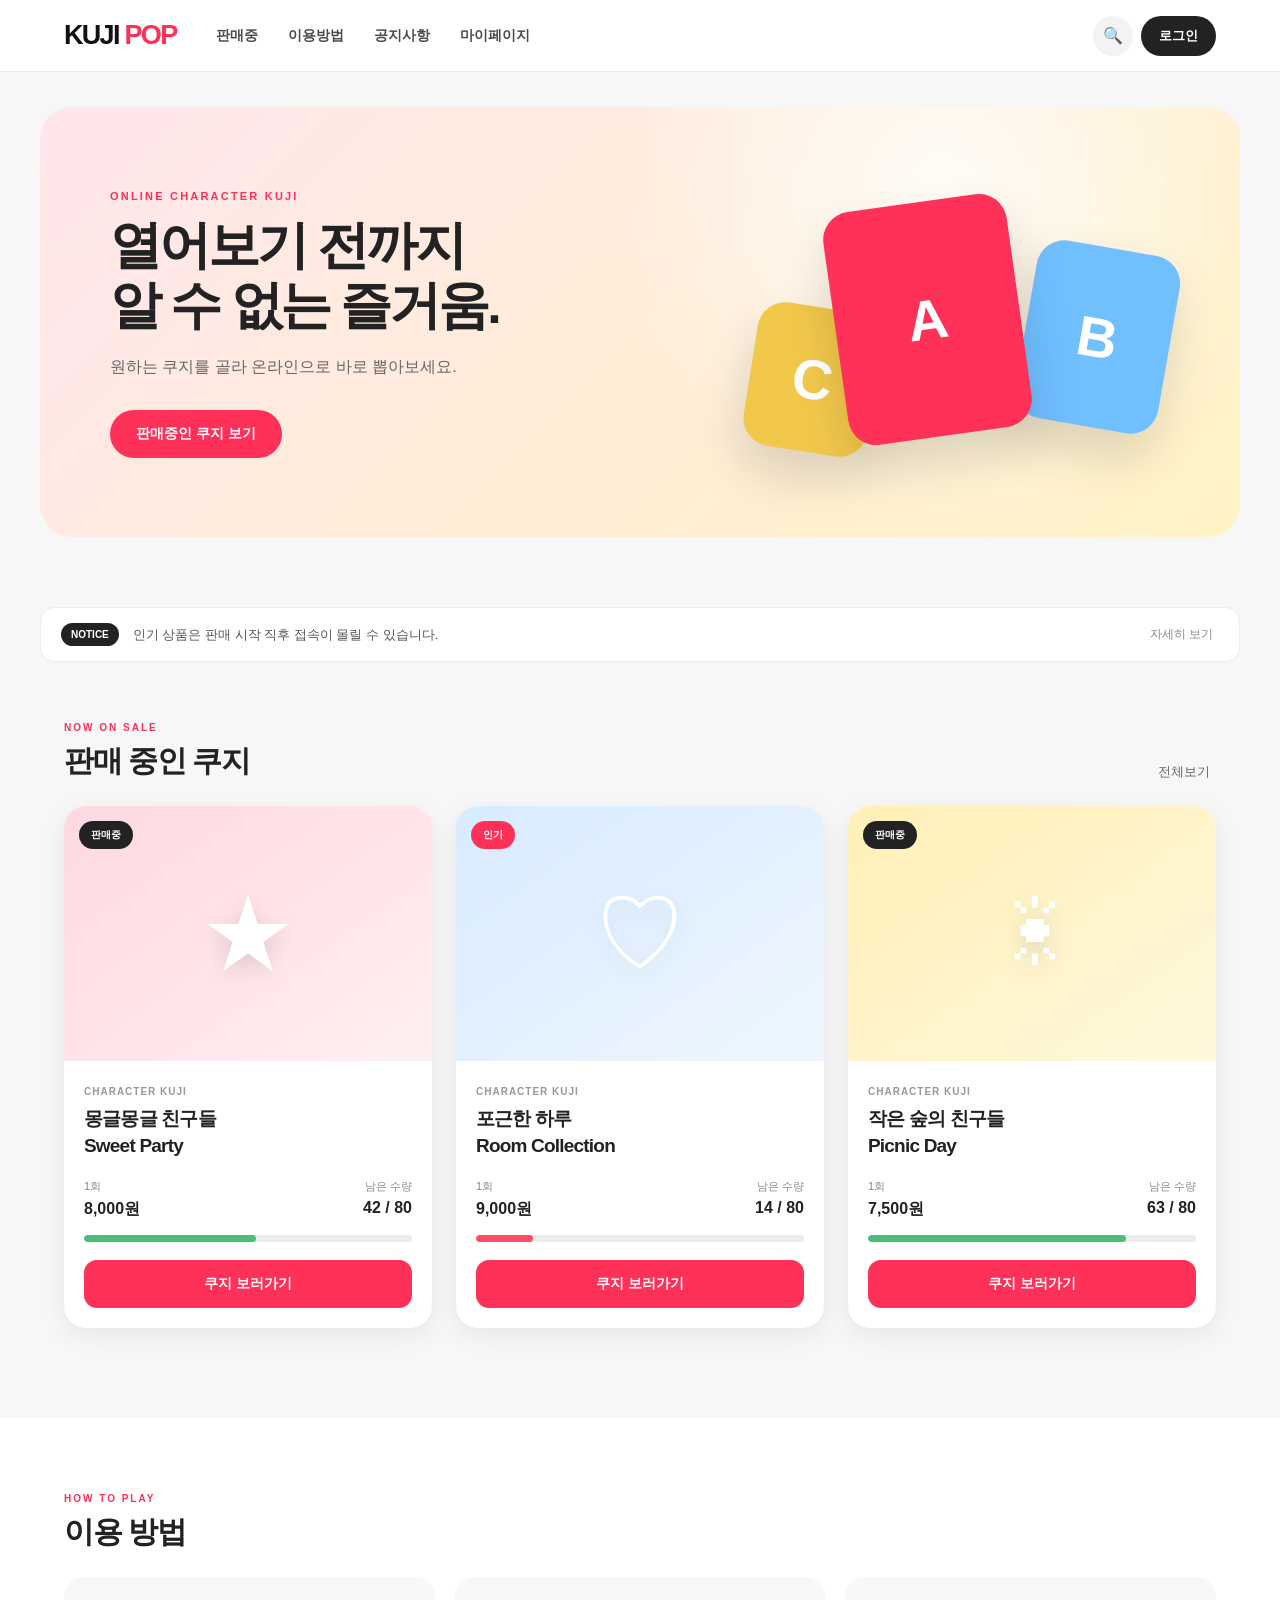
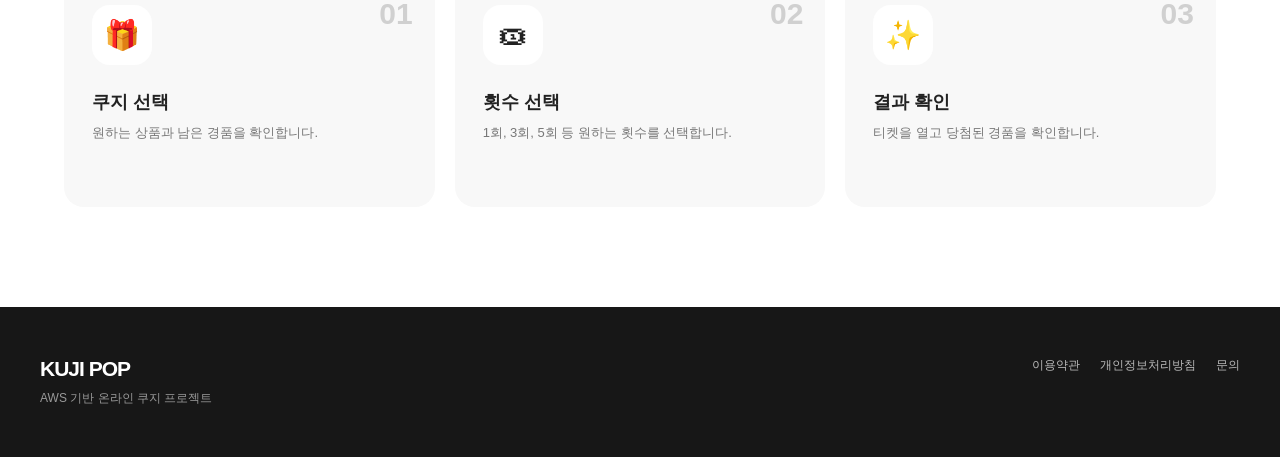
==== detail.html @ d1ad824e "initial commit" ====
<!DOCTYPE html>
<html lang="ko">
<head>
  <meta charset="UTF-8" />
  <meta name="viewport" content="width=device-width, initial-scale=1.0" />

  <title>KUJI POP - 상세</title>

  <link rel="stylesheet" href="css/common.css" />
  <link rel="stylesheet" href="css/detail.css" />
</head>

<body>

  <header class="site-header">

    <div class="header-inner">

      <a href="index.html" class="logo">
        KUJI
        <span>POP</span>
      </a>

      <nav class="main-nav">
        <a href="index.html">홈</a>
        <a href="#">이용방법</a>
        <a href="#">공지사항</a>
        <a href="#">마이페이지</a>
      </nav>

      <div class="header-actions">

        <button
          type="button"
          class="search-button"
        >
          🔍
        </button>

        <button
          type="button"
          class="login-button"
        >
          로그인
        </button>

      </div>

    </div>

  </header>



  <main class="detail-page">

    <button
      type="button"
      class="back-button"
      id="detailBack"
    >
      ← 목록으로
    </button>


    <section class="detail-top">

      <div class="detail-image-area">

        <span class="sale-badge">
          판매중
        </span>

        <div class="main-prize-image">
          ★
        </div>

      </div>


      <div class="detail-info">

        <span class="detail-category">
          CHARACTER KUJI
        </span>

        <h1 id="kujiTitle">
          몽글몽글 친구들
          <br />
          Sweet Party
        </h1>

        <p class="detail-description">
          포근한 파티를 테마로 한 온라인 쿠지입니다.
          A상부터 다양한 경품을 만나보세요.
        </p>


        <div class="detail-price-row">

          <span>
            1회 가격
          </span>

          <strong id="pricePerDraw">
            8,000원
          </strong>

        </div>


        <div class="detail-stock">

          <div class="stock-text">

            <div>
              <span>
                남은 수량
              </span>

              <strong id="remainingCount">
                42
              </strong>
            </div>

            <span id="totalStockText">
              / 80
            </span>

          </div>


          <div class="stock-bar">

            <div
              class="stock-fill"
              id="detailStockValue"
              style="width: 52.5%;"
            >
            </div>

          </div>

        </div>

      </div>

    </section>



    <section class="prize-section">

      <div class="section-heading">

        <div>

          <span class="section-eyebrow">
            PRIZE LIST
          </span>

          <h2>
            경품 목록
          </h2>

        </div>

      </div>


      <div class="prize-list">


        <article class="prize-item">

          <div class="prize-rank rank-a">
            A
          </div>

          <div class="prize-image">
            🧸
          </div>

          <div class="prize-info">

            <strong>
              A상
            </strong>

            <h3>
              빅 사이즈 인형
            </h3>

            <p>
              약 40cm
            </p>

          </div>

          <div class="prize-stock">
            <span>남음</span>
            <strong>1</strong>
          </div>

        </article>


        <article class="prize-item">

          <div class="prize-rank rank-b">
            B
          </div>

          <div class="prize-image">
            ☕
          </div>

          <div class="prize-info">

            <strong>
              B상
            </strong>

            <h3>
              머그컵 세트
            </h3>

            <p>
              2종 중 랜덤
            </p>

          </div>

          <div class="prize-stock">
            <span>남음</span>
            <strong>3</strong>
          </div>

        </article>


        <article class="prize-item">

          <div class="prize-rank rank-c">
            C
          </div>

          <div class="prize-image">
            👜
          </div>

          <div class="prize-info">

            <strong>
              C상
            </strong>

            <h3>
              미니 파우치
            </h3>

            <p>
              3종 중 랜덤
            </p>

          </div>

          <div class="prize-stock">
            <span>남음</span>
            <strong>7</strong>
          </div>

        </article>


        <article class="prize-item">

          <div class="prize-rank rank-d">
            D
          </div>

          <div class="prize-image">
            🥄
          </div>

          <div class="prize-info">

            <strong>
              D상
            </strong>

            <h3>
              디저트 스푼
            </h3>

            <p>
              4종 중 랜덤
            </p>

          </div>

          <div class="prize-stock">
            <span>남음</span>
            <strong>12</strong>
          </div>

        </article>


        <article class="prize-item">

          <div class="prize-rank rank-e">
            E
          </div>

          <div class="prize-image">
            🎀
          </div>

          <div class="prize-info">

            <strong>
              E상
            </strong>

            <h3>
              아크릴 키링
            </h3>

            <p>
              5종 중 랜덤
            </p>

          </div>

          <div class="prize-stock">
            <span>남음</span>
            <strong>19</strong>
          </div>

        </article>


        <article class="prize-item last-one">

          <div class="prize-rank rank-last">
            LAST
          </div>

          <div class="prize-image">
            👑
          </div>

          <div class="prize-info">

            <strong>
              라스트원상
            </strong>

            <h3>
              스페셜 컬러 인형
            </h3>

            <p>
              마지막 티켓 구매자에게 지급
            </p>

          </div>

        </article>

      </div>

    </section>



    <section class="draw-option-section">

      <h2>
        몇 번 뽑을까요?
      </h2>


      <div class="draw-count">

        <button
          type="button"
          class="count-button active"
          data-count="1"
        >
          1회
        </button>

        <button
          type="button"
          class="count-button"
          data-count="3"
        >
          3회
        </button>

        <button
          type="button"
          class="count-button"
          data-count="5"
        >
          5회
        </button>

        <button
          type="button"
          class="count-button"
          data-count="10"
        >
          10회
        </button>

      </div>


      <div class="payment-row">

        <span>
          결제 예정 금액
        </span>

        <strong id="totalPrice">
          8,000원
        </strong>

      </div>


      <button
        type="button"
        class="detail-draw-button"
        id="detailDrawButton"
      >
        1회 뽑기
      </button>

    </section>

  </main>



  <script
    type="module"
    src="js/detail.js"
  >
  </script>

</body>
</html>
---- css/common.css ----
* {
  box-sizing: border-box;
}

html {
  scroll-behavior: smooth;
}

body {
  margin: 0;
  font-family:
    Pretendard,
    -apple-system,
    BlinkMacSystemFont,
    "Noto Sans KR",
    Arial,
    sans-serif;

  background: #f7f7f7;
  color: #222;
}

button,
input {
  font: inherit;
}

button {
  cursor: pointer;
}

a {
  color: inherit;
}

/* =========================
   공통 헤더
========================= */

.site-header {
  height: 72px;

  position: sticky;
  top: 0;

  background: rgba(255, 255, 255, 0.96);

  backdrop-filter: blur(14px);
  -webkit-backdrop-filter: blur(14px);

  border-bottom: 1px solid #ececec;

  z-index: 1000;
}

.header-inner {
  max-width: 1200px;
  height: 100%;

  margin: 0 auto;
  padding: 0 24px;

  display: flex;
  align-items: center;

  gap: 40px;
}

/* 로고 */

.logo {
  text-decoration: none;

  color: #111;

  font-size: 27px;
  font-weight: 900;

  letter-spacing: -1.7px;

  white-space: nowrap;
}

.logo span {
  color: #ff3159;
}

/* 메뉴 */

.main-nav {
  flex: 1;

  display: flex;
  align-items: center;

  gap: 30px;
}

.main-nav a {
  text-decoration: none;

  color: #4b4b4b;

  font-size: 14px;
  font-weight: 650;

  transition: color 0.15s;
}

.main-nav a:hover {
  color: #ff3159;
}

/* 헤더 오른쪽 */

.header-actions {
  display: flex;
  align-items: center;

  gap: 8px;
}

.search-button {
  width: 40px;
  height: 40px;

  border: none;
  border-radius: 50%;

  background: #f3f3f3;

  font-size: 16px;
}

.login-button {
  height: 40px;

  padding: 0 18px;

  border: none;
  border-radius: 22px;

  background: #222;

  color: white;

  font-size: 13px;
  font-weight: 800;
}

/* =========================
   공통 섹션
========================= */

.section-heading {
  display: flex;

  justify-content: space-between;
  align-items: flex-end;

  margin-bottom: 24px;
}

.section-eyebrow {
  color: #ff3159;

  font-size: 10px;
  font-weight: 900;

  letter-spacing: 2px;
}

.section-heading h2 {
  margin: 6px 0 0;

  font-size: 30px;

  letter-spacing: -1.4px;
}

/* =========================
   FOOTER
========================= */

.site-footer {
  padding: 50px 24px;

  background: #171717;

  color: white;
}

.footer-inner {
  max-width: 1200px;

  margin: 0 auto;

  display: flex;

  justify-content: space-between;
  align-items: flex-start;

  gap: 30px;
}

.footer-logo {
  text-decoration: none;

  font-size: 21px;
  font-weight: 900;

  letter-spacing: -1px;
}

.footer-inner p {
  margin: 9px 0 0;

  color: #999;

  font-size: 12px;
}

.footer-links {
  display: flex;

  gap: 20px;
}

.footer-links a {
  text-decoration: none;

  color: #bbb;

  font-size: 12px;
}

/* =========================
   MOBILE
========================= */

@media (max-width: 760px) {
  .site-header {
    height: 64px;
  }

  .header-inner {
    padding: 0 16px;

    gap: 12px;
  }

  .logo {
    font-size: 23px;
  }

  .main-nav {
    display: none;
  }

  .header-actions {
    margin-left: auto;
  }

  .search-button {
    display: none;
  }

  .login-button {
    height: 36px;

    padding: 0 14px;

    font-size: 12px;
  }

  .footer-inner {
    flex-direction: column;
  }

  .footer-links {
    flex-wrap: wrap;
  }
}
---- css/detail.css ----
.detail-page {
  max-width: 1100px;
  margin: 0 auto;
  padding: 40px 24px 100px;
}

.back-button {
  border: none;
  background: none;
  font-size: 14px;
  color: #666;
  cursor: pointer;
  margin-bottom: 20px;
}

.detail-top {
  display: grid;
  grid-template-columns: 1.1fr 1fr;
  gap: 30px;
}

.detail-image-area {
  min-height: 420px;
  border-radius: 28px;
  background: linear-gradient(135deg, #ffdce4, #fff0c8);
  position: relative;
  display: flex;
  justify-content: center;
  align-items: center;
}

.main-prize-image {
  font-size: 140px;
  color: white;
}

.sale-badge {
  position: absolute;
  top: 18px;
  left: 18px;
  padding: 8px 14px;
  border-radius: 999px;
  background: #222;
  color: white;
  font-size: 12px;
  font-weight: 800;
}

.detail-info {
  background: white;
  border-radius: 24px;
  padding: 32px;
}

.detail-category {
  color: #ff3159;
  font-size: 11px;
  font-weight: 900;
  letter-spacing: 1.5px;
}

.detail-info h1 {
  margin: 10px 0 14px;
  font-size: 34px;
  line-height: 1.25;
}

.detail-description {
  color: #777;
  font-size: 14px;
  line-height: 1.7;
}

.detail-price-row {
  margin-top: 25px;
  padding: 20px 0;
  border-top: 1px solid #eee;
  border-bottom: 1px solid #eee;
  display: flex;
  justify-content: space-between;
  align-items: center;
}

.detail-price-row span {
  color: #777;
}

.detail-price-row strong {
  font-size: 22px;
}

.detail-stock {
  margin-top: 24px;
}

.stock-text {
  display: flex;
  justify-content: space-between;
  align-items: flex-end;
}

.stock-text > div {
  display: flex;
  align-items: flex-end;
  gap: 10px;
}

.stock-text span {
  color: #777;
  font-size: 13px;
}

.stock-text strong {
  font-size: 32px;
  color: #ff3159;
}

.stock-bar {
  margin-top: 12px;
  height: 10px;
  border-radius: 999px;
  background: #eee;
  overflow: hidden;
}

.stock-fill {
  height: 100%;
  border-radius: inherit;
  background: linear-gradient(90deg, #ff3159, #ff6c85);
}

.prize-section,
.draw-option-section {
  margin-top: 30px;
  background: white;
  border-radius: 24px;
  padding: 30px;
}

.section-heading {
  display: flex;
  justify-content: space-between;
  align-items: end;
  margin-bottom: 20px;
}

.section-eyebrow {
  color: #ff3159;
  font-size: 10px;
  font-weight: 900;
  letter-spacing: 2px;
}

.section-heading h2,
.draw-option-section h2 {
  margin: 6px 0 0;
  font-size: 28px;
}

.prize-list {
  display: flex;
  flex-direction: column;
  gap: 12px;
}

.prize-item {
  min-height: 110px;
  display: grid;
  grid-template-columns: 55px 90px 1fr 70px;
  gap: 14px;
  align-items: center;
  padding: 14px;
  border: 1px solid #eee;
  border-radius: 16px;
}

.prize-rank {
  width: 46px;
  height: 46px;
  border-radius: 12px;
  display: flex;
  justify-content: center;
  align-items: center;
  color: white;
  font-weight: 900;
}

.rank-a {
  background: #ff3159;
}

.rank-b {
  background: #5c9ce8;
}

.rank-c {
  background: #8e6de5;
}

.rank-d {
  background: #58b77f;
}

.rank-e {
  background: #ec9c50;
}

.rank-last {
  background: linear-gradient(#c89f2b, #8c6810);
  font-size: 10px;
}

.prize-image {
  width: 78px;
  height: 78px;
  border-radius: 14px;
  background: #f5f5f5;
  display: flex;
  justify-content: center;
  align-items: center;
  font-size: 38px;
}

.prize-info strong {
  color: #ff3159;
  font-size: 11px;
}

.prize-info h3 {
  margin: 4px 0;
  font-size: 16px;
}

.prize-info p {
  margin: 0;
  color: #888;
  font-size: 12px;
}

.prize-stock {
  text-align: center;
}

.prize-stock span {
  display: block;
  color: #888;
  font-size: 10px;
}

.prize-stock strong {
  font-size: 22px;
}

.last-one {
  background: linear-gradient(135deg, #fff9df, #fff0a9);
  border-color: #f0d66f;
}

.draw-count {
  display: grid;
  grid-template-columns: repeat(4, 1fr);
  gap: 10px;
  margin-top: 20px;
}

.count-button {
  height: 52px;
  border: 1px solid #ddd;
  border-radius: 12px;
  background: white;
  font-weight: 700;
  cursor: pointer;
}

.count-button.active {
  border: 2px solid #ff3159;
  background: #fff1f4;
  color: #ff3159;
}

.payment-row {
  margin-top: 25px;
  padding-top: 20px;
  border-top: 1px solid #eee;
  display: flex;
  justify-content: space-between;
  align-items: center;
}

.payment-row span {
  color: #777;
}

.payment-row strong {
  font-size: 26px;
}

.detail-draw-button {
  width: 100%;
  height: 58px;
  margin-top: 20px;
  border: none;
  border-radius: 14px;
  background: linear-gradient(90deg, #ff3159, #ff5574);
  color: white;
  font-size: 17px;
  font-weight: 900;
  cursor: pointer;
}

@media (max-width: 800px) {
  .detail-top {
    grid-template-columns: 1fr;
  }

  .detail-image-area {
    min-height: 300px;
  }

  .prize-item {
    grid-template-columns: 45px 65px 1fr;
  }

  .prize-stock {
    display: none;
  }

  .prize-image {
    width: 60px;
    height: 60px;
    font-size: 28px;
  }

  .draw-count {
    grid-template-columns: repeat(2, 1fr);
  }
}
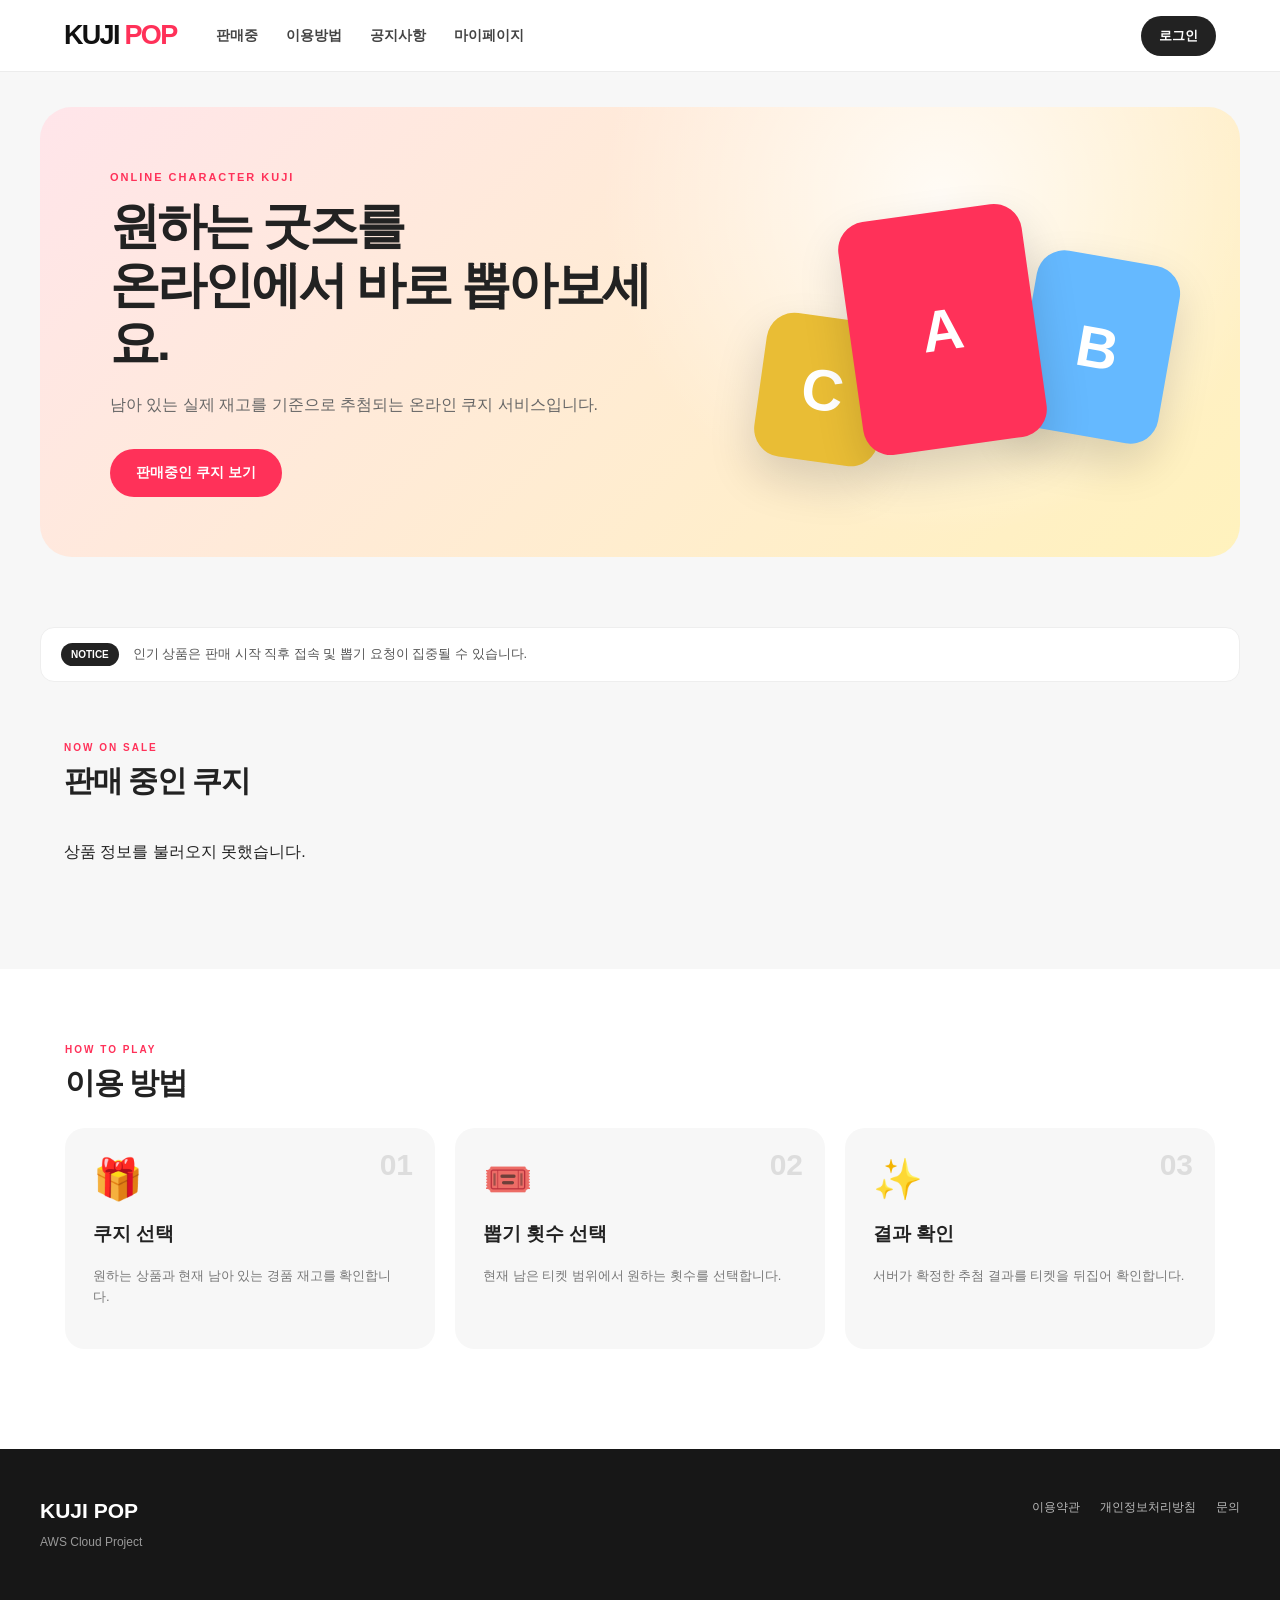
==== commit bb0c9483: "Update kuji catalog images, stock, and storefront integration" ====
--- a/detail.html
+++ b/detail.html
@@ -1,456 +1,249 @@
 <!DOCTYPE html>
 <html lang="ko">
 <head>
-  <meta charset="UTF-8" />
-  <meta name="viewport" content="width=device-width, initial-scale=1.0" />
-
-  <title>KUJI POP - 상세</title>
-
-  <link rel="stylesheet" href="css/common.css" />
-  <link rel="stylesheet" href="css/detail.css" />
+
+  <meta charset="UTF-8">
+
+  <meta
+    name="viewport"
+    content="width=device-width, initial-scale=1.0"
+  >
+
+  <title>KUJI POP - 상품 상세</title>
+
+  <link
+    rel="stylesheet"
+    href="/css/common.css"
+  >
+
+  <link
+    rel="stylesheet"
+    href="/css/detail.css"
+  >
+
 </head>
 
 <body>
 
-  <header class="site-header">
-
-    <div class="header-inner">
-
-      <a href="index.html" class="logo">
-        KUJI
-        <span>POP</span>
-      </a>
-
-      <nav class="main-nav">
-        <a href="index.html">홈</a>
-        <a href="#">이용방법</a>
-        <a href="#">공지사항</a>
-        <a href="#">마이페이지</a>
-      </nav>
-
-      <div class="header-actions">
-
-        <button
-          type="button"
-          class="search-button"
-        >
-          🔍
-        </button>
-
-        <button
-          type="button"
-          class="login-button"
-        >
-          로그인
-        </button>
-
-      </div>
-
-    </div>
-
-  </header>
-
-
-
-  <main class="detail-page">
+
+<header class="site-header">
+
+  <div class="header-inner">
+
+    <a href="/" class="logo">
+      KUJI <span>POP</span>
+    </a>
+
+    <nav class="main-nav">
+      <a href="/">홈</a>
+      <a href="/#saleSection">판매중</a>
+      <a href="/#howSection">이용방법</a>
+    </nav>
+
+  </div>
+
+</header>
+
+
+<main class="detail-page">
+
+  <button
+    type="button"
+    class="back-button"
+    id="detailBack"
+  >
+    ← 목록으로
+  </button>
+
+
+  <section class="detail-top">
+
+    <div
+      class="detail-image-area"
+      id="detailImageArea"
+    >
+
+      <span class="sale-badge">
+        판매중
+      </span>
+
+      <div
+        class="main-prize-image"
+        id="mainPrizeImage"
+      >
+        🎁
+      </div>
+
+    </div>
+
+
+    <div class="detail-info">
+
+      <span class="detail-category">
+        CHARACTER KUJI
+      </span>
+
+      <h1 id="kujiTitle">
+        상품 정보를 불러오는 중...
+      </h1>
+
+      <p class="detail-description">
+        현재 남아 있는 경품 재고 중에서
+        실제 티켓을 무작위로 추첨합니다.
+      </p>
+
+
+      <div class="detail-price-row">
+
+        <span>
+          1회 가격
+        </span>
+
+        <strong id="pricePerDraw">
+          -
+        </strong>
+
+      </div>
+
+
+      <div class="detail-stock">
+
+        <div class="stock-text">
+
+          <div>
+            <span>
+              남은 수량
+            </span>
+
+            <strong id="remainingCount">
+              -
+            </strong>
+          </div>
+
+          <span id="totalStockText">
+            / -
+          </span>
+
+        </div>
+
+
+        <div class="stock-bar">
+
+          <div
+            class="stock-fill"
+            id="detailStockValue"
+          >
+          </div>
+
+        </div>
+
+      </div>
+
+    </div>
+
+  </section>
+
+
+  <section class="prize-section">
+
+    <div class="section-heading">
+
+      <div>
+        <span class="section-eyebrow">
+          PRIZE LIST
+        </span>
+
+        <h2>
+          경품 목록
+        </h2>
+      </div>
+
+    </div>
+
+
+    <div
+      class="prize-list"
+      id="prizeList"
+    >
+      <!-- detail.js -->
+    </div>
+
+  </section>
+
+
+  <section class="draw-option-section">
+
+    <h2>
+      몇 번 뽑을까요?
+    </h2>
+
+
+    <div
+      class="draw-count"
+      id="drawCount"
+    >
+
+      <button
+        class="count-button active"
+        data-count="1"
+      >
+        1회
+      </button>
+
+      <button
+        class="count-button"
+        data-count="3"
+      >
+        3회
+      </button>
+
+      <button
+        class="count-button"
+        data-count="5"
+      >
+        5회
+      </button>
+
+      <button
+        class="count-button"
+        data-count="10"
+      >
+        10회
+      </button>
+
+    </div>
+
+
+    <div class="payment-row">
+
+      <span>
+        결제 예정 금액
+      </span>
+
+      <strong id="totalPrice">
+        -
+      </strong>
+
+    </div>
+
 
     <button
       type="button"
-      class="back-button"
-      id="detailBack"
-    >
-      ← 목록으로
+      class="detail-draw-button"
+      id="detailDrawButton"
+    >
+      뽑기
     </button>
 
-
-    <section class="detail-top">
-
-      <div class="detail-image-area">
-
-        <span class="sale-badge">
-          판매중
-        </span>
-
-        <div class="main-prize-image">
-          ★
-        </div>
-
-      </div>
-
-
-      <div class="detail-info">
-
-        <span class="detail-category">
-          CHARACTER KUJI
-        </span>
-
-        <h1 id="kujiTitle">
-          몽글몽글 친구들
-          <br />
-          Sweet Party
-        </h1>
-
-        <p class="detail-description">
-          포근한 파티를 테마로 한 온라인 쿠지입니다.
-          A상부터 다양한 경품을 만나보세요.
-        </p>
-
-
-        <div class="detail-price-row">
-
-          <span>
-            1회 가격
-          </span>
-
-          <strong id="pricePerDraw">
-            8,000원
-          </strong>
-
-        </div>
-
-
-        <div class="detail-stock">
-
-          <div class="stock-text">
-
-            <div>
-              <span>
-                남은 수량
-              </span>
-
-              <strong id="remainingCount">
-                42
-              </strong>
-            </div>
-
-            <span id="totalStockText">
-              / 80
-            </span>
-
-          </div>
-
-
-          <div class="stock-bar">
-
-            <div
-              class="stock-fill"
-              id="detailStockValue"
-              style="width: 52.5%;"
-            >
-            </div>
-
-          </div>
-
-        </div>
-
-      </div>
-
-    </section>
-
-
-
-    <section class="prize-section">
-
-      <div class="section-heading">
-
-        <div>
-
-          <span class="section-eyebrow">
-            PRIZE LIST
-          </span>
-
-          <h2>
-            경품 목록
-          </h2>
-
-        </div>
-
-      </div>
-
-
-      <div class="prize-list">
-
-
-        <article class="prize-item">
-
-          <div class="prize-rank rank-a">
-            A
-          </div>
-
-          <div class="prize-image">
-            🧸
-          </div>
-
-          <div class="prize-info">
-
-            <strong>
-              A상
-            </strong>
-
-            <h3>
-              빅 사이즈 인형
-            </h3>
-
-            <p>
-              약 40cm
-            </p>
-
-          </div>
-
-          <div class="prize-stock">
-            <span>남음</span>
-            <strong>1</strong>
-          </div>
-
-        </article>
-
-
-        <article class="prize-item">
-
-          <div class="prize-rank rank-b">
-            B
-          </div>
-
-          <div class="prize-image">
-            ☕
-          </div>
-
-          <div class="prize-info">
-
-            <strong>
-              B상
-            </strong>
-
-            <h3>
-              머그컵 세트
-            </h3>
-
-            <p>
-              2종 중 랜덤
-            </p>
-
-          </div>
-
-          <div class="prize-stock">
-            <span>남음</span>
-            <strong>3</strong>
-          </div>
-
-        </article>
-
-
-        <article class="prize-item">
-
-          <div class="prize-rank rank-c">
-            C
-          </div>
-
-          <div class="prize-image">
-            👜
-          </div>
-
-          <div class="prize-info">
-
-            <strong>
-              C상
-            </strong>
-
-            <h3>
-              미니 파우치
-            </h3>
-
-            <p>
-              3종 중 랜덤
-            </p>
-
-          </div>
-
-          <div class="prize-stock">
-            <span>남음</span>
-            <strong>7</strong>
-          </div>
-
-        </article>
-
-
-        <article class="prize-item">
-
-          <div class="prize-rank rank-d">
-            D
-          </div>
-
-          <div class="prize-image">
-            🥄
-          </div>
-
-          <div class="prize-info">
-
-            <strong>
-              D상
-            </strong>
-
-            <h3>
-              디저트 스푼
-            </h3>
-
-            <p>
-              4종 중 랜덤
-            </p>
-
-          </div>
-
-          <div class="prize-stock">
-            <span>남음</span>
-            <strong>12</strong>
-          </div>
-
-        </article>
-
-
-        <article class="prize-item">
-
-          <div class="prize-rank rank-e">
-            E
-          </div>
-
-          <div class="prize-image">
-            🎀
-          </div>
-
-          <div class="prize-info">
-
-            <strong>
-              E상
-            </strong>
-
-            <h3>
-              아크릴 키링
-            </h3>
-
-            <p>
-              5종 중 랜덤
-            </p>
-
-          </div>
-
-          <div class="prize-stock">
-            <span>남음</span>
-            <strong>19</strong>
-          </div>
-
-        </article>
-
-
-        <article class="prize-item last-one">
-
-          <div class="prize-rank rank-last">
-            LAST
-          </div>
-
-          <div class="prize-image">
-            👑
-          </div>
-
-          <div class="prize-info">
-
-            <strong>
-              라스트원상
-            </strong>
-
-            <h3>
-              스페셜 컬러 인형
-            </h3>
-
-            <p>
-              마지막 티켓 구매자에게 지급
-            </p>
-
-          </div>
-
-        </article>
-
-      </div>
-
-    </section>
-
-
-
-    <section class="draw-option-section">
-
-      <h2>
-        몇 번 뽑을까요?
-      </h2>
-
-
-      <div class="draw-count">
-
-        <button
-          type="button"
-          class="count-button active"
-          data-count="1"
-        >
-          1회
-        </button>
-
-        <button
-          type="button"
-          class="count-button"
-          data-count="3"
-        >
-          3회
-        </button>
-
-        <button
-          type="button"
-          class="count-button"
-          data-count="5"
-        >
-          5회
-        </button>
-
-        <button
-          type="button"
-          class="count-button"
-          data-count="10"
-        >
-          10회
-        </button>
-
-      </div>
-
-
-      <div class="payment-row">
-
-        <span>
-          결제 예정 금액
-        </span>
-
-        <strong id="totalPrice">
-          8,000원
-        </strong>
-
-      </div>
-
-
-      <button
-        type="button"
-        class="detail-draw-button"
-        id="detailDrawButton"
-      >
-        1회 뽑기
-      </button>
-
-    </section>
-
-  </main>
-
-
-
-  <script
-    type="module"
-    src="js/detail.js"
-  >
-  </script>
+  </section>
+
+</main>
+
+
+<script
+  type="module"
+  src="/js/detail.js">
+</script>
 
 </body>
 </html>
--- a/css/common.css
+++ b/css/common.css
@@ -8,6 +8,7 @@
 
 body {
   margin: 0;
+
   font-family:
     Pretendard,
     -apple-system,
@@ -33,31 +34,26 @@
   color: inherit;
 }
 
-/* =========================
-   공통 헤더
-========================= */
-
 .site-header {
   height: 72px;
 
   position: sticky;
   top: 0;
 
+  z-index: 1000;
+
   background: rgba(255, 255, 255, 0.96);
 
-  backdrop-filter: blur(14px);
-  -webkit-backdrop-filter: blur(14px);
-
   border-bottom: 1px solid #ececec;
 
-  z-index: 1000;
+  backdrop-filter: blur(15px);
 }
 
 .header-inner {
   max-width: 1200px;
   height: 100%;
 
-  margin: 0 auto;
+  margin: auto;
   padding: 0 24px;
 
   display: flex;
@@ -65,8 +61,6 @@
 
   gap: 40px;
 }
-
-/* 로고 */
 
 .logo {
   text-decoration: none;
@@ -77,59 +71,35 @@
   font-weight: 900;
 
   letter-spacing: -1.7px;
-
-  white-space: nowrap;
 }
 
 .logo span {
   color: #ff3159;
 }
 
-/* 메뉴 */
-
 .main-nav {
   flex: 1;
 
   display: flex;
-  align-items: center;
-
-  gap: 30px;
+
+  gap: 28px;
 }
 
 .main-nav a {
   text-decoration: none;
 
-  color: #4b4b4b;
+  color: #444;
 
   font-size: 14px;
-  font-weight: 650;
-
-  transition: color 0.15s;
+  font-weight: 700;
 }
 
 .main-nav a:hover {
   color: #ff3159;
 }
 
-/* 헤더 오른쪽 */
-
 .header-actions {
-  display: flex;
-  align-items: center;
-
-  gap: 8px;
-}
-
-.search-button {
-  width: 40px;
-  height: 40px;
-
-  border: none;
-  border-radius: 50%;
-
-  background: #f3f3f3;
-
-  font-size: 16px;
+  margin-left: auto;
 }
 
 .login-button {
@@ -137,7 +107,7 @@
 
   padding: 0 18px;
 
-  border: none;
+  border: 0;
   border-radius: 22px;
 
   background: #222;
@@ -148,10 +118,6 @@
   font-weight: 800;
 }
 
-/* =========================
-   공통 섹션
-========================= */
-
 .section-heading {
   display: flex;
 
@@ -178,10 +144,6 @@
   letter-spacing: -1.4px;
 }
 
-/* =========================
-   FOOTER
-========================= */
-
 .site-footer {
   padding: 50px 24px;
 
@@ -193,28 +155,19 @@
 .footer-inner {
   max-width: 1200px;
 
-  margin: 0 auto;
+  margin: auto;
 
   display: flex;
 
   justify-content: space-between;
-  align-items: flex-start;
-
-  gap: 30px;
 }
 
 .footer-logo {
-  text-decoration: none;
-
   font-size: 21px;
   font-weight: 900;
-
-  letter-spacing: -1px;
 }
 
 .footer-inner p {
-  margin: 9px 0 0;
-
   color: #999;
 
   font-size: 12px;
@@ -227,57 +180,25 @@
 }
 
 .footer-links a {
+  color: #bbb;
+
   text-decoration: none;
 
-  color: #bbb;
-
   font-size: 12px;
 }
 
-/* =========================
-   MOBILE
-========================= */
-
 @media (max-width: 760px) {
-  .site-header {
-    height: 64px;
+
+  .main-nav {
+    display: none;
   }
 
   .header-inner {
     padding: 0 16px;
-
-    gap: 12px;
   }
 
   .logo {
     font-size: 23px;
   }
 
-  .main-nav {
-    display: none;
-  }
-
-  .header-actions {
-    margin-left: auto;
-  }
-
-  .search-button {
-    display: none;
-  }
-
-  .login-button {
-    height: 36px;
-
-    padding: 0 14px;
-
-    font-size: 12px;
-  }
-
-  .footer-inner {
-    flex-direction: column;
-  }
-
-  .footer-links {
-    flex-wrap: wrap;
-  }
 }
--- a/css/detail.css
+++ b/css/detail.css
@@ -1,88 +1,123 @@
 .detail-page {
   max-width: 1100px;
-  margin: 0 auto;
+
+  margin: auto;
+
   padding: 40px 24px 100px;
 }
 
 .back-button {
-  border: none;
+  margin-bottom: 20px;
+
+  border: 0;
+
   background: none;
-  font-size: 14px;
+
   color: #666;
-  cursor: pointer;
-  margin-bottom: 20px;
 }
 
 .detail-top {
   display: grid;
-  grid-template-columns: 1.1fr 1fr;
+
+  grid-template-columns: 1.05fr 1fr;
+
   gap: 30px;
 }
 
 .detail-image-area {
-  min-height: 420px;
+  min-height: 430px;
+
+  position: relative;
+  overflow: hidden;
+
+  display: flex;
+
+  align-items: center;
+  justify-content: center;
+
   border-radius: 28px;
-  background: linear-gradient(135deg, #ffdce4, #fff0c8);
-  position: relative;
-  display: flex;
+
+  background: linear-gradient(145deg, #ffdce4, #fff0c9);
+}
+
+.main-prize-image {
+  width: 100%;
+  aspect-ratio: 1 / 1.15;
+  display: flex;
+  align-items: center;
   justify-content: center;
-  align-items: center;
-}
-
-.main-prize-image {
-  font-size: 140px;
-  color: white;
+  font-size: 150px;
+}
+
+.main-prize-image img,
+.prize-image img {
+  display: block;
+  width: 100%;
+  height: 100%;
+  object-fit: contain;
 }
 
 .sale-badge {
   position: absolute;
-  top: 18px;
-  left: 18px;
+
+  top: 20px;
+  left: 20px;
+
   padding: 8px 14px;
-  border-radius: 999px;
+
+  border-radius: 20px;
+
   background: #222;
+
   color: white;
-  font-size: 12px;
-  font-weight: 800;
+
+  font-size: 11px;
+  font-weight: 900;
 }
 
 .detail-info {
+  padding: 32px;
+
+  border-radius: 24px;
+
   background: white;
-  border-radius: 24px;
-  padding: 32px;
 }
 
 .detail-category {
   color: #ff3159;
+
   font-size: 11px;
   font-weight: 900;
+
   letter-spacing: 1.5px;
 }
 
 .detail-info h1 {
   margin: 10px 0 14px;
-  font-size: 34px;
-  line-height: 1.25;
+
+  font-size: 30px;
+
+  line-height: 1.35;
 }
 
 .detail-description {
   color: #777;
+
   font-size: 14px;
+
   line-height: 1.7;
 }
 
 .detail-price-row {
   margin-top: 25px;
   padding: 20px 0;
+
+  display: flex;
+
+  justify-content: space-between;
+
   border-top: 1px solid #eee;
   border-bottom: 1px solid #eee;
-  display: flex;
-  justify-content: space-between;
-  align-items: center;
-}
-
-.detail-price-row span {
-  color: #777;
 }
 
 .detail-price-row strong {
@@ -90,86 +125,88 @@
 }
 
 .detail-stock {
-  margin-top: 24px;
+  margin-top: 25px;
 }
 
 .stock-text {
   display: flex;
+
   justify-content: space-between;
   align-items: flex-end;
 }
 
 .stock-text > div {
   display: flex;
+
   align-items: flex-end;
+
   gap: 10px;
+}
+
+.stock-text strong {
+  color: #ff3159;
+
+  font-size: 32px;
 }
 
 .stock-text span {
   color: #777;
+
   font-size: 13px;
 }
 
-.stock-text strong {
-  font-size: 32px;
-  color: #ff3159;
-}
-
 .stock-bar {
+  height: 10px;
+
   margin-top: 12px;
-  height: 10px;
-  border-radius: 999px;
+
+  overflow: hidden;
+
+  border-radius: 20px;
+
   background: #eee;
-  overflow: hidden;
 }
 
 .stock-fill {
   height: 100%;
-  border-radius: inherit;
-  background: linear-gradient(90deg, #ff3159, #ff6c85);
+
+  background: linear-gradient(90deg, #ff3159, #ff6983);
+
+  transition: width 0.3s;
 }
 
 .prize-section,
 .draw-option-section {
   margin-top: 30px;
+  padding: 30px;
+
+  border-radius: 24px;
+
   background: white;
-  border-radius: 24px;
-  padding: 30px;
-}
-
-.section-heading {
-  display: flex;
-  justify-content: space-between;
-  align-items: end;
-  margin-bottom: 20px;
-}
-
-.section-eyebrow {
-  color: #ff3159;
-  font-size: 10px;
-  font-weight: 900;
-  letter-spacing: 2px;
-}
-
-.section-heading h2,
-.draw-option-section h2 {
-  margin: 6px 0 0;
-  font-size: 28px;
 }
 
 .prize-list {
   display: flex;
+
   flex-direction: column;
+
   gap: 12px;
 }
 
 .prize-item {
   min-height: 110px;
+
+  padding: 14px;
+
   display: grid;
-  grid-template-columns: 55px 90px 1fr 70px;
+
+  grid-template-columns:
+    55px 80px 1fr 70px;
+
+  align-items: center;
+
   gap: 14px;
-  align-items: center;
-  padding: 14px;
+
   border: 1px solid #eee;
   border-radius: 16px;
 }
@@ -177,63 +214,67 @@
 .prize-rank {
   width: 46px;
   height: 46px;
+
+  display: flex;
+
+  align-items: center;
+  justify-content: center;
+
   border-radius: 12px;
-  display: flex;
+
+  color: white;
+
+  font-weight: 900;
+}
+
+.rank-a {
+  background: #ff3159;
+}
+
+.rank-b {
+  background: #599ee8;
+}
+
+.rank-c {
+  background: #8e6de5;
+}
+
+.rank-d {
+  background: #58b77f;
+}
+
+.rank-e {
+  background: #ec9c50;
+}
+
+.prize-image {
+  width: 70px;
+  height: 70px;
+
+  display: flex;
+
   justify-content: center;
   align-items: center;
-  color: white;
-  font-weight: 900;
-}
-
-.rank-a {
-  background: #ff3159;
-}
-
-.rank-b {
-  background: #5c9ce8;
-}
-
-.rank-c {
-  background: #8e6de5;
-}
-
-.rank-d {
-  background: #58b77f;
-}
-
-.rank-e {
-  background: #ec9c50;
-}
-
-.rank-last {
-  background: linear-gradient(#c89f2b, #8c6810);
-  font-size: 10px;
-}
-
-.prize-image {
-  width: 78px;
-  height: 78px;
-  border-radius: 14px;
-  background: #f5f5f5;
-  display: flex;
-  justify-content: center;
-  align-items: center;
-  font-size: 38px;
-}
-
-.prize-info strong {
-  color: #ff3159;
-  font-size: 11px;
+
+  border-radius: 15px;
+  overflow: hidden;
+
+  background: #f4f4f4;
+
+  font-size: 36px;
 }
 
 .prize-info h3 {
-  margin: 4px 0;
+  margin: 3px 0;
+
   font-size: 16px;
 }
 
 .prize-info p {
   margin: 0;
+
   color: #888;
+
   font-size: 12px;
 }
 
@@ -243,95 +284,123 @@
 
 .prize-stock span {
   display: block;
+
   color: #888;
+
   font-size: 10px;
 }
 
 .prize-stock strong {
-  font-size: 22px;
-}
-
-.last-one {
-  background: linear-gradient(135deg, #fff9df, #fff0a9);
-  border-color: #f0d66f;
+  font-size: 21px;
+}
+
+.draw-option-section h2 {
+  margin-top: 0;
 }
 
 .draw-count {
+  margin-top: 20px;
+
   display: grid;
-  grid-template-columns: repeat(4, 1fr);
+
+  grid-template-columns:
+    repeat(4, 1fr);
+
   gap: 10px;
-  margin-top: 20px;
 }
 
 .count-button {
   height: 52px;
+
   border: 1px solid #ddd;
   border-radius: 12px;
+
   background: white;
-  font-weight: 700;
-  cursor: pointer;
+
+  font-weight: 800;
 }
 
 .count-button.active {
+  color: #ff3159;
+
   border: 2px solid #ff3159;
+
   background: #fff1f4;
-  color: #ff3159;
+}
+
+.count-button:disabled {
+  opacity: 0.35;
+
+  cursor: not-allowed;
 }
 
 .payment-row {
   margin-top: 25px;
   padding-top: 20px;
+
+  display: flex;
+
+  justify-content: space-between;
+
   border-top: 1px solid #eee;
-  display: flex;
-  justify-content: space-between;
-  align-items: center;
-}
-
-.payment-row span {
-  color: #777;
 }
 
 .payment-row strong {
-  font-size: 26px;
+  font-size: 25px;
 }
 
 .detail-draw-button {
   width: 100%;
   height: 58px;
+
   margin-top: 20px;
-  border: none;
+
+  border: 0;
   border-radius: 14px;
-  background: linear-gradient(90deg, #ff3159, #ff5574);
+
+  background: #ff3159;
+
   color: white;
+
   font-size: 17px;
   font-weight: 900;
-  cursor: pointer;
+}
+
+.detail-draw-button:disabled {
+  background: #aaa;
+
+  cursor: not-allowed;
 }
 
 @media (max-width: 800px) {
+
   .detail-top {
     grid-template-columns: 1fr;
   }
 
-  .detail-image-area {
-    min-height: 300px;
-  }
-
   .prize-item {
-    grid-template-columns: 45px 65px 1fr;
-  }
-
-  .prize-stock {
-    display: none;
+    grid-template-columns:
+      45px 60px 1fr;
   }
 
   .prize-image {
     width: 60px;
     height: 60px;
-    font-size: 28px;
+  }
+
+  .prize-stock {
+    grid-column: 3;
+    text-align: left;
+  }
+
+  .prize-stock span {
+    display: inline;
+    margin-right: 6px;
   }
 
   .draw-count {
-    grid-template-columns: repeat(2, 1fr);
-  }
-}+    grid-template-columns:
+      1fr 1fr;
+  }
+
+}
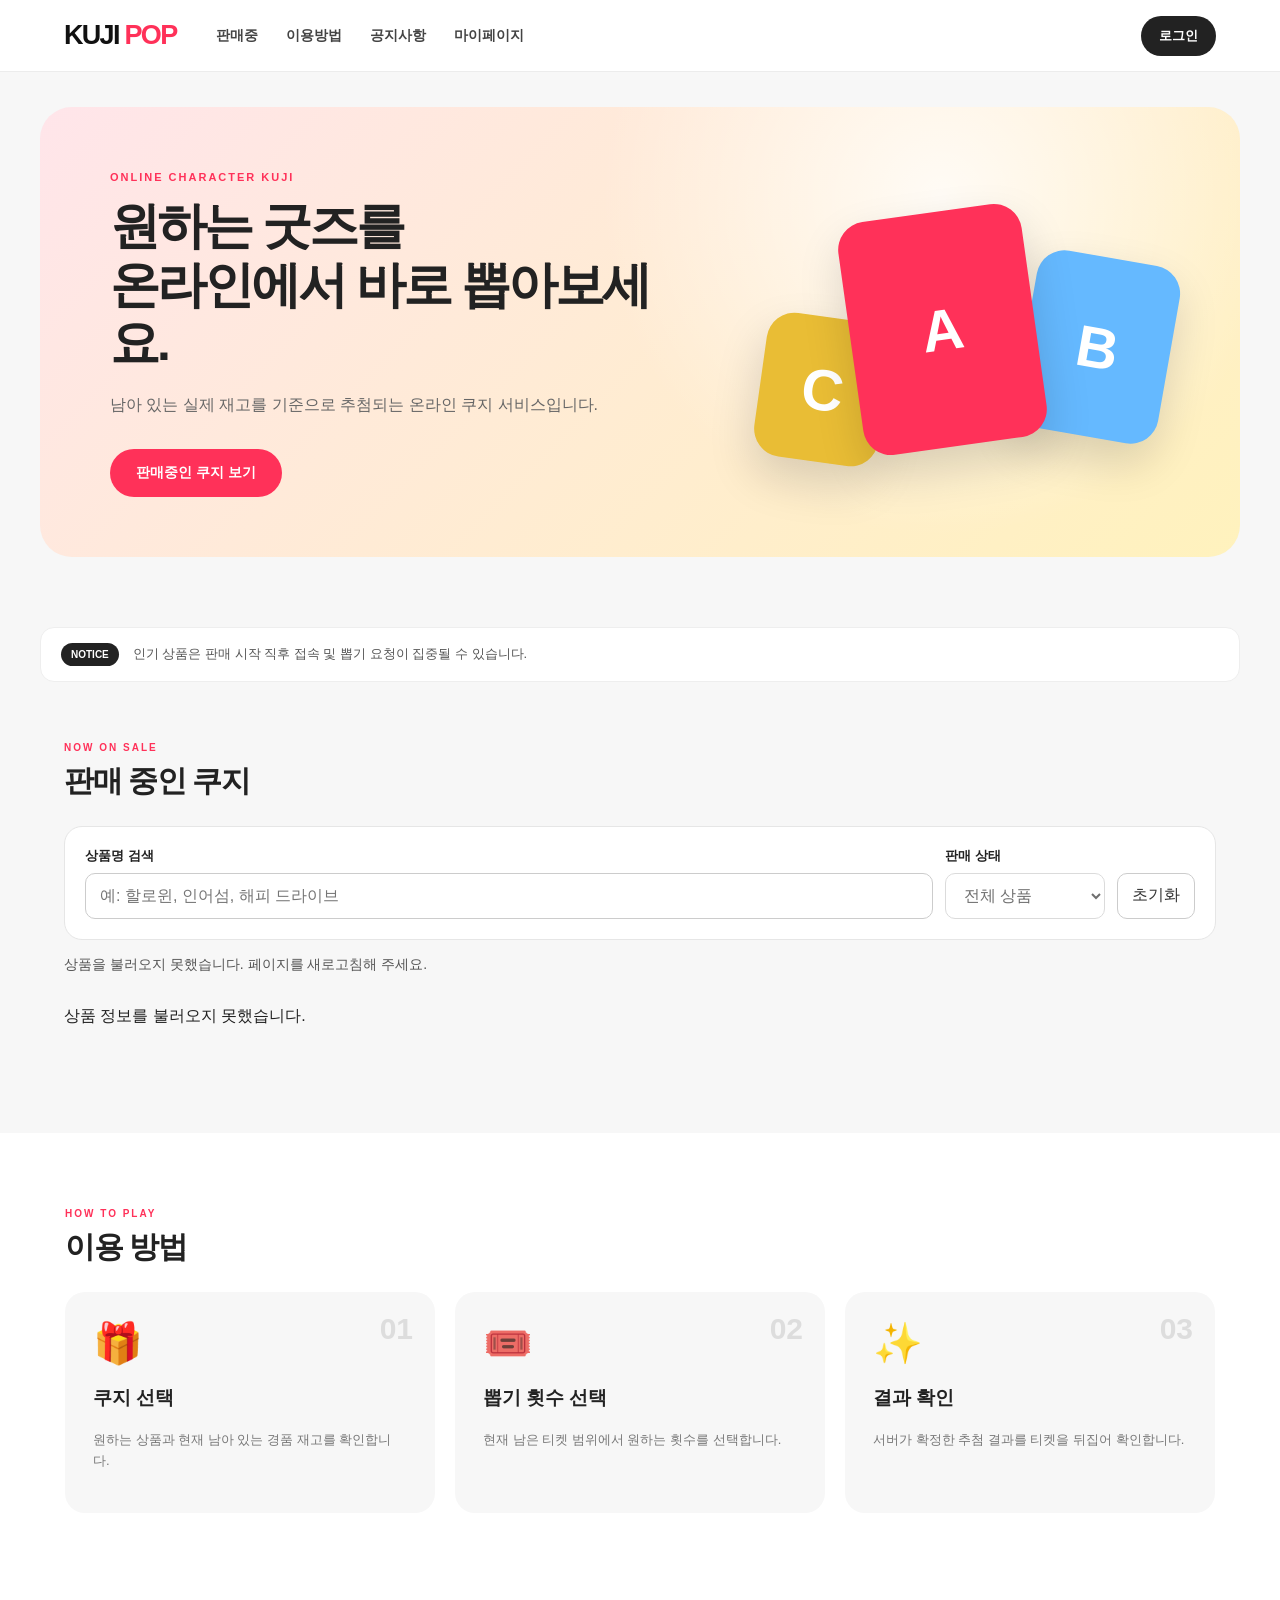
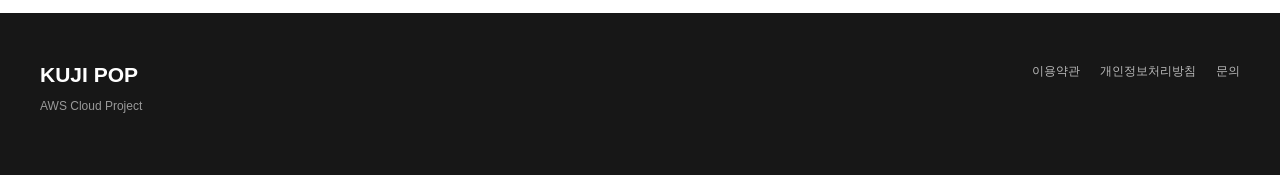
==== commit 1e665a3f: "Add catalog features, AWS EC2 deployment, and verification docs" ====
--- a/detail.html
+++ b/detail.html
@@ -161,6 +161,14 @@
     </div>
 
 
+    <div class="odds-heading">
+      <h3>상별 당첨 확률</h3>
+      <span>1회 추첨 기준</span>
+    </div>
+    <p class="odds-description">조회 시점의 남은 수량으로 계산합니다. 추첨으로 재고가 바뀌면 확률도 달라집니다.</p>
+    <div class="rank-odds" id="rankOdds" aria-label="상별 남은 수량과 당첨 확률"></div>
+    <p class="odds-rounding">소수점 셋째 자리에서 반올림해 합계가 100%와 약간 다를 수 있습니다.</p>
+
     <div
       class="prize-list"
       id="prizeList"
@@ -246,4 +254,4 @@
 </script>
 
 </body>
-</html>+</html>
--- a/css/detail.css
+++ b/css/detail.css
@@ -185,6 +185,75 @@
   background: white;
 }
 
+.odds-heading {
+  display: flex;
+  align-items: baseline;
+  flex-wrap: wrap;
+  gap: 10px;
+}
+
+.odds-heading h3 {
+  margin: 0;
+  font-size: 18px;
+}
+
+.odds-heading span,
+.odds-description,
+.odds-rounding {
+  color: #555;
+  font-size: 13px;
+  line-height: 1.7;
+}
+
+.rank-odds {
+  display: grid;
+  grid-template-columns: repeat(auto-fit, minmax(min(140px, 100%), 1fr));
+  gap: 10px;
+  margin-top: 16px;
+}
+
+.odds-card {
+  padding: 16px;
+  border: 1px solid #e6e6e6;
+  border-radius: 14px;
+  background: #fafafa;
+}
+
+.odds-probability {
+  display: block;
+  margin: 8px 0 6px;
+  font-size: 24px;
+  font-weight: 800;
+  font-variant-numeric: tabular-nums;
+}
+
+.odds-card small {
+  color: #555;
+  font-size: 12px;
+}
+
+.odds-bar {
+  height: 6px;
+  margin-top: 12px;
+  overflow: hidden;
+  border-radius: 10px;
+  background: #e6e6e6;
+}
+
+.odds-bar > div {
+  height: 100%;
+  border-radius: inherit;
+}
+
+.odds-rounding {
+  margin: 12px 0 24px;
+}
+
+.odds-empty {
+  grid-column: 1 / -1;
+  color: #555;
+}
+
 .prize-list {
   display: flex;
 
